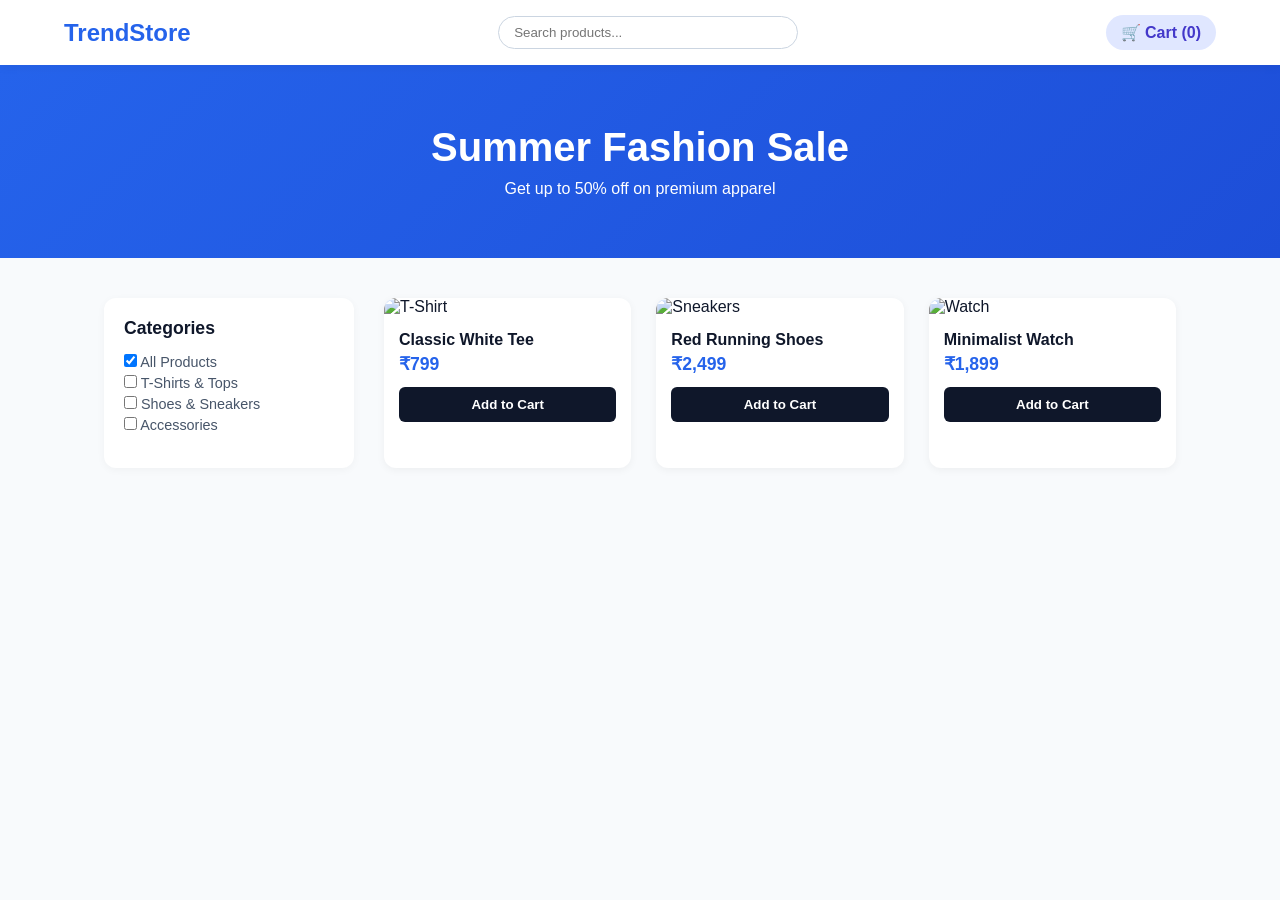
==== ecommerce.html @ c9203b67 "Add files via upload" ====
<!DOCTYPE html>
<html lang="en">
<head>
    <meta charset="UTF-8">
    <meta name="viewport" content="width=device-width, initial-scale=1.0">
    <title>TrendStore - E-Commerce Demo</title>
    <style>
        /* CSS Reset & Basic Setup */
        * {
            margin: 0;
            padding: 0;
            box-sizing: border-box;
            font-family: 'Segoe UI', Tahoma, Geneva, Verdana, sans-serif;
        }

        body {
            background-color: #f8fafc;
            color: #0f172a;
        }

        /* Navbar */
        .navbar {
            display: flex;
            justify-content: space-between;
            align-items: center;
            background-color: #ffffff;
            padding: 15px 5%;
            box-shadow: 0 2px 10px rgba(0,0,0,0.05);
            position: sticky;
            top: 0;
            z-index: 100;
        }

        .logo {
            font-size: 1.5rem;
            font-weight: 700;
            color: #2563eb;
        }

        .search-bar input {
            padding: 8px 15px;
            width: 300px;
            border: 1px solid #cbd5e1;
            border-radius: 20px;
            outline: none;
        }

        .cart-icon {
            font-weight: 600;
            cursor: pointer;
            background: #e0e7ff;
            color: #4338ca;
            padding: 8px 15px;
            border-radius: 20px;
        }

        /* Hero Banner */
        .hero {
            background: linear-gradient(135deg, #2563eb, #1d4ed8);
            color: white;
            text-align: center;
            padding: 60px 20px;
        }

        .hero h1 {
            font-size: 2.5rem;
            margin-bottom: 10px;
        }

        /* Layout Container */
        .main-container {
            display: flex;
            gap: 30px;
            padding: 40px 5%;
            max-width: 1200px;
            margin: 0 auto;
        }

        /* Sidebar Filter */
        .filters {
            width: 250px;
            background: white;
            padding: 20px;
            border-radius: 12px;
            box-shadow: 0 2px 8px rgba(0,0,0,0.04);
            height: fit-content;
        }

        .filters h3 {
            margin-bottom: 15px;
            font-size: 1.1rem;
        }

        .filter-group {
            margin-bottom: 15px;
        }

        .filter-group label {
            display: block;
            margin-bottom: 5px;
            font-size: 0.9rem;
            color: #475569;
        }

        /* Product Grid */
        .products-grid {
            flex: 1;
            display: grid;
            grid-template-columns: repeat(auto-fill, minmax(220px, 1fr));
            gap: 25px;
        }

        .product-card {
            background: white;
            border-radius: 12px;
            overflow: hidden;
            box-shadow: 0 2px 8px rgba(0,0,0,0.05);
            transition: transform 0.2s, box-shadow 0.2s;
        }

        .product-card:hover {
            transform: translateY(-5px);
            box-shadow: 0 8px 20px rgba(0,0,0,0.1);
        }

        .product-card img {
            width: 100%;
            height: 200px;
            object-fit: cover;
        }

        .product-details {
            padding: 15px;
        }

        .product-title {
            font-size: 1rem;
            font-weight: 600;
            margin-bottom: 5px;
        }

        .product-price {
            color: #2563eb;
            font-weight: 700;
            font-size: 1.1rem;
            margin-bottom: 12px;
        }

        .add-to-cart-btn {
            width: 100%;
            background-color: #0f172a;
            color: white;
            border: none;
            padding: 10px;
            border-radius: 6px;
            font-weight: 600;
            cursor: pointer;
            transition: background 0.2s;
        }

        .add-to-cart-btn:hover {
            background-color: #2563eb;
        }
    </style>
</head>
<body>

    <header class="navbar">
        <div class="logo">TrendStore</div>
        <div class="search-bar">
            <input type="text" placeholder="Search products...">
        </div>
        <div class="cart-icon">🛒 Cart (0)</div>
    </header>

    <section class="hero">
        <h1>Summer Fashion Sale</h1>
        <p>Get up to 50% off on premium apparel</p>
    </section>

    <div class="main-container">
        
        <aside class="filters">
            <h3>Categories</h3>
            <div class="filter-group">
                <label><input type="checkbox" checked> All Products</label>
                <label><input type="checkbox"> T-Shirts & Tops</label>
                <label><input type="checkbox"> Shoes & Sneakers</label>
                <label><input type="checkbox"> Accessories</label>
            </div>
        </aside>

        <main class="products-grid">
            
            <div class="product-card">
                <img src="https://images.unsplash.com/photo-1521572267360-ee0c2909d518?w=500&q=80" alt="T-Shirt">
                <div class="product-details">
                    <div class="product-title">Classic White Tee</div>
                    <div class="product-price">₹799</div>
                    <button class="add-to-cart-btn">Add to Cart</button>
                </div>
            </div>

            <div class="product-card">
                <img src="https://images.unsplash.com/photo-1542291026-7eec264c27ff?w=500&q=80" alt="Sneakers">
                <div class="product-details">
                    <div class="product-title">Red Running Shoes</div>
                    <div class="product-price">₹2,499</div>
                    <button class="add-to-cart-btn">Add to Cart</button>
                </div>
            </div>

            <div class="product-card">
                <img src="https://images.unsplash.com/photo-1523275335684-37898b6baf30?w=500&q=80" alt="Watch">
                <div class="product-details">
                    <div class="product-title">Minimalist Watch</div>
                    <div class="product-price">₹1,899</div>
                    <button class="add-to-cart-btn">Add to Cart</button>
                </div>
            </div>

        </main>
    </div>

</body>
</html>
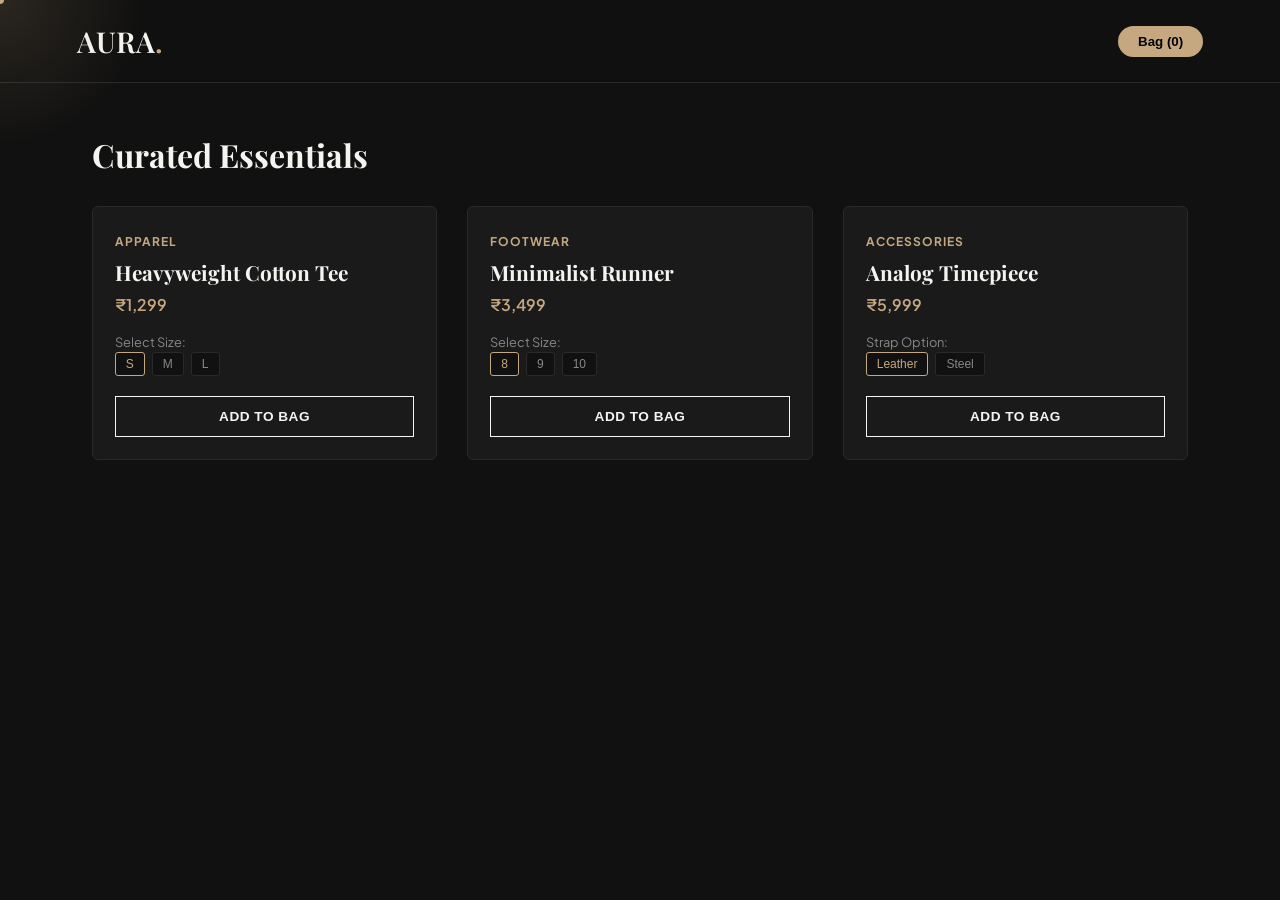
==== commit 4a2058df: "Replace ecommerce demo with AURA minimal goods page" ====
--- a/ecommerce.html
+++ b/ecommerce.html
@@ -1,226 +1,213 @@
 <!DOCTYPE html>
 <html lang="en">
 <head>
-    <meta charset="UTF-8">
-    <meta name="viewport" content="width=device-width, initial-scale=1.0">
-    <title>TrendStore - E-Commerce Demo</title>
-    <style>
-        /* CSS Reset & Basic Setup */
-        * {
-            margin: 0;
-            padding: 0;
-            box-sizing: border-box;
-            font-family: 'Segoe UI', Tahoma, Geneva, Verdana, sans-serif;
-        }
-
-        body {
-            background-color: #f8fafc;
-            color: #0f172a;
-        }
-
-        /* Navbar */
-        .navbar {
-            display: flex;
-            justify-content: space-between;
-            align-items: center;
-            background-color: #ffffff;
-            padding: 15px 5%;
-            box-shadow: 0 2px 10px rgba(0,0,0,0.05);
-            position: sticky;
-            top: 0;
-            z-index: 100;
-        }
-
-        .logo {
-            font-size: 1.5rem;
-            font-weight: 700;
-            color: #2563eb;
-        }
-
-        .search-bar input {
-            padding: 8px 15px;
-            width: 300px;
-            border: 1px solid #cbd5e1;
-            border-radius: 20px;
-            outline: none;
-        }
-
-        .cart-icon {
-            font-weight: 600;
-            cursor: pointer;
-            background: #e0e7ff;
-            color: #4338ca;
-            padding: 8px 15px;
-            border-radius: 20px;
-        }
-
-        /* Hero Banner */
-        .hero {
-            background: linear-gradient(135deg, #2563eb, #1d4ed8);
-            color: white;
-            text-align: center;
-            padding: 60px 20px;
-        }
-
-        .hero h1 {
-            font-size: 2.5rem;
-            margin-bottom: 10px;
-        }
-
-        /* Layout Container */
-        .main-container {
-            display: flex;
-            gap: 30px;
-            padding: 40px 5%;
-            max-width: 1200px;
-            margin: 0 auto;
-        }
-
-        /* Sidebar Filter */
-        .filters {
-            width: 250px;
-            background: white;
-            padding: 20px;
-            border-radius: 12px;
-            box-shadow: 0 2px 8px rgba(0,0,0,0.04);
-            height: fit-content;
-        }
-
-        .filters h3 {
-            margin-bottom: 15px;
-            font-size: 1.1rem;
-        }
-
-        .filter-group {
-            margin-bottom: 15px;
-        }
-
-        .filter-group label {
-            display: block;
-            margin-bottom: 5px;
-            font-size: 0.9rem;
-            color: #475569;
-        }
-
-        /* Product Grid */
-        .products-grid {
-            flex: 1;
-            display: grid;
-            grid-template-columns: repeat(auto-fill, minmax(220px, 1fr));
-            gap: 25px;
-        }
-
-        .product-card {
-            background: white;
-            border-radius: 12px;
-            overflow: hidden;
-            box-shadow: 0 2px 8px rgba(0,0,0,0.05);
-            transition: transform 0.2s, box-shadow 0.2s;
-        }
-
-        .product-card:hover {
-            transform: translateY(-5px);
-            box-shadow: 0 8px 20px rgba(0,0,0,0.1);
-        }
-
-        .product-card img {
-            width: 100%;
-            height: 200px;
-            object-fit: cover;
-        }
-
-        .product-details {
-            padding: 15px;
-        }
-
-        .product-title {
-            font-size: 1rem;
-            font-weight: 600;
-            margin-bottom: 5px;
-        }
-
-        .product-price {
-            color: #2563eb;
-            font-weight: 700;
-            font-size: 1.1rem;
-            margin-bottom: 12px;
-        }
-
-        .add-to-cart-btn {
-            width: 100%;
-            background-color: #0f172a;
-            color: white;
-            border: none;
-            padding: 10px;
-            border-radius: 6px;
-            font-weight: 600;
-            cursor: pointer;
-            transition: background 0.2s;
-        }
-
-        .add-to-cart-btn:hover {
-            background-color: #2563eb;
-        }
-    </style>
+  <meta charset="UTF-8">
+  <meta name="viewport" content="width=device-width, initial-scale=1.0">
+  <title>AURA — Curated Minimal Goods by DevHoney</title>
+  <link rel="preconnect" href="https://fonts.googleapis.com">
+  <link rel="preconnect" href="https://fonts.gstatic.com" crossorigin>
+  <link href="https://fonts.googleapis.com/css2?family=Playfair+Display:wght@500;600&family=Plus+Jakarta+Sans:wght@300;400;500;600&display=swap" rel="stylesheet">
+
+  <style>
+    * { margin:0; padding:0; box-sizing:border-box; cursor: none; }
+    
+    :root {
+      --bg: #111111;
+      --card-bg: #1a1a1a;
+      --accent: #c5a880;
+      --accent-glow: rgba(197, 168, 128, 0.15);
+      --text: #f4f4f0;
+      --muted: #888888;
+      --border: #2a2a2a;
+    }
+
+    body { background: var(--bg); color: var(--text); font-family: 'Plus Jakarta Sans', sans-serif; }
+
+    .cursor-dot {
+      width: 8px; height: 8px; background: var(--accent); border-radius: 50%;
+      position: fixed; pointer-events: none; z-index: 9999; transform: translate(-50%, -50%);
+    }
+    .cursor-glow {
+      width: 300px; height: 300px;
+      background: radial-gradient(circle, var(--accent-glow) 0%, rgba(0,0,0,0) 70%);
+      position: fixed; pointer-events: none; z-index: 9998; transform: translate(-50%, -50%);
+    }
+
+    header {
+      display: flex; justify-content: space-between; align-items: center; padding: 22px 6%;
+      background: rgba(17,17,17,0.9); backdrop-filter: blur(10px); position: sticky; top: 0; z-index: 100; border-bottom: 1px solid var(--border);
+    }
+    .logo { font-family: 'Playfair Display', serif; font-size: 1.8rem; font-weight: 600; }
+    .logo span { color: var(--accent); }
+
+    .cart-pill {
+      background: var(--accent); color: #000; border: none; padding: 8px 20px;
+      border-radius: 30px; font-weight: 700; transition: transform 0.2s;
+    }
+
+    .main-wrap { max-width: 1250px; margin: 0 auto; padding: 50px 6%; }
+    .grid { display: grid; grid-template-columns: repeat(auto-fill, minmax(280px, 1fr)); gap: 30px; }
+
+    .card {
+      background: var(--card-bg); border: 1px solid var(--border); border-radius: 6px;
+      padding: 22px; display: flex; flex-direction: column; justify-content: space-between; transition: border-color 0.3s;
+    }
+    .card:hover { border-color: var(--accent); }
+
+    .sz-btn {
+      background: var(--bg); border: 1px solid var(--border); color: var(--muted);
+      padding: 4px 10px; margin-right: 4px; font-size: 0.75rem; border-radius: 3px; transition: all 0.2s;
+    }
+    .sz-btn.active, .sz-btn:hover { border-color: var(--accent); color: var(--accent); }
+
+    .add-btn {
+      background: transparent; border: 1px solid var(--text); color: var(--text);
+      padding: 12px; width: 100%; margin-top: 20px; font-weight: 600; font-size: 0.85rem;
+      text-transform: uppercase; letter-spacing: 0.5px; transition: all 0.25s;
+    }
+    .add-btn:hover { background: var(--accent); border-color: var(--accent); color: #000; }
+
+    .drawer {
+      position: fixed; top:0; right: -420px; width: 380px; height: 100vh; background: #161616;
+      border-left: 1px solid var(--border); padding: 35px; display: flex; flex-direction: column;
+      z-index: 1000; transition: right 0.35s cubic-bezier(0.16, 1, 0.3, 1);
+    }
+    .drawer.open { right: 0; }
+    .drawer-items { flex: 1; overflow-y: auto; margin: 20px 0; border-top: 1px solid var(--border); }
+    .drawer-item { display: flex; justify-content: space-between; padding: 15px 0; border-bottom: 1px solid var(--border); font-size: 0.9rem; }
+  </style>
 </head>
 <body>
 
-    <header class="navbar">
-        <div class="logo">TrendStore</div>
-        <div class="search-bar">
-            <input type="text" placeholder="Search products...">
+  <div class="cursor-dot" id="dot"></div>
+  <div class="cursor-glow" id="glow"></div>
+
+  <header>
+    <div class="logo">AURA<span>.</span></div>
+    <button class="cart-pill" onclick="toggleCart(true)">Bag (<span id="cnt">0</span>)</button>
+  </header>
+
+  <div class="main-wrap">
+    <h2 style="font-family:'Playfair Display'; margin-bottom: 30px; font-size:2rem;">Curated Essentials</h2>
+
+    <div class="grid">
+      <div class="card spotlight-card">
+        <div>
+          <span style="font-size:0.75rem; color:var(--accent); font-weight:700; letter-spacing:1px;">APPAREL</span>
+          <h3 style="font-family:'Playfair Display'; margin: 8px 0; font-size: 1.3rem;">Heavyweight Cotton Tee</h3>
+          <p style="color:var(--accent); font-weight:600; margin-bottom: 15px;">₹1,299</p>
+          <div>
+            <span style="font-size:0.8rem; color:var(--muted);">Select Size:</span><br>
+            <button class="sz-btn active" onclick="pickSz(this)">S</button>
+            <button class="sz-btn" onclick="pickSz(this)">M</button>
+            <button class="sz-btn" onclick="pickSz(this)">L</button>
+          </div>
         </div>
-        <div class="cart-icon">🛒 Cart (0)</div>
-    </header>
-
-    <section class="hero">
-        <h1>Summer Fashion Sale</h1>
-        <p>Get up to 50% off on premium apparel</p>
-    </section>
-
-    <div class="main-container">
-        
-        <aside class="filters">
-            <h3>Categories</h3>
-            <div class="filter-group">
-                <label><input type="checkbox" checked> All Products</label>
-                <label><input type="checkbox"> T-Shirts & Tops</label>
-                <label><input type="checkbox"> Shoes & Sneakers</label>
-                <label><input type="checkbox"> Accessories</label>
-            </div>
-        </aside>
-
-        <main class="products-grid">
-            
-            <div class="product-card">
-                <img src="https://images.unsplash.com/photo-1521572267360-ee0c2909d518?w=500&q=80" alt="T-Shirt">
-                <div class="product-details">
-                    <div class="product-title">Classic White Tee</div>
-                    <div class="product-price">₹799</div>
-                    <button class="add-to-cart-btn">Add to Cart</button>
-                </div>
-            </div>
-
-            <div class="product-card">
-                <img src="https://images.unsplash.com/photo-1542291026-7eec264c27ff?w=500&q=80" alt="Sneakers">
-                <div class="product-details">
-                    <div class="product-title">Red Running Shoes</div>
-                    <div class="product-price">₹2,499</div>
-                    <button class="add-to-cart-btn">Add to Cart</button>
-                </div>
-            </div>
-
-            <div class="product-card">
-                <img src="https://images.unsplash.com/photo-1523275335684-37898b6baf30?w=500&q=80" alt="Watch">
-                <div class="product-details">
-                    <div class="product-title">Minimalist Watch</div>
-                    <div class="product-price">₹1,899</div>
-                    <button class="add-to-cart-btn">Add to Cart</button>
-                </div>
-            </div>
-
-        </main>
+        <button class="add-btn" onclick="addToBag('Heavyweight Cotton Tee', 1299)">Add To Bag</button>
+      </div>
+
+      <div class="card spotlight-card">
+        <div>
+          <span style="font-size:0.75rem; color:var(--accent); font-weight:700; letter-spacing:1px;">FOOTWEAR</span>
+          <h3 style="font-family:'Playfair Display'; margin: 8px 0; font-size: 1.3rem;">Minimalist Runner</h3>
+          <p style="color:var(--accent); font-weight:600; margin-bottom: 15px;">₹3,499</p>
+          <div>
+            <span style="font-size:0.8rem; color:var(--muted);">Select Size:</span><br>
+            <button class="sz-btn active" onclick="pickSz(this)">8</button>
+            <button class="sz-btn" onclick="pickSz(this)">9</button>
+            <button class="sz-btn" onclick="pickSz(this)">10</button>
+          </div>
+        </div>
+        <button class="add-btn" onclick="addToBag('Minimalist Runner', 3499)">Add To Bag</button>
+      </div>
+
+      <div class="card spotlight-card">
+        <div>
+          <span style="font-size:0.75rem; color:var(--accent); font-weight:700; letter-spacing:1px;">ACCESSORIES</span>
+          <h3 style="font-family:'Playfair Display'; margin: 8px 0; font-size: 1.3rem;">Analog Timepiece</h3>
+          <p style="color:var(--accent); font-weight:600; margin-bottom: 15px;">₹5,999</p>
+          <div>
+            <span style="font-size:0.8rem; color:var(--muted);">Strap Option:</span><br>
+            <button class="sz-btn active" onclick="pickSz(this)">Leather</button>
+            <button class="sz-btn" onclick="pickSz(this)">Steel</button>
+          </div>
+        </div>
+        <button class="add-btn" onclick="addToBag('Analog Timepiece', 5999)">Add To Bag</button>
+      </div>
     </div>
-
+  </div>
+
+  <div class="drawer" id="drawer">
+    <h3 style="font-family:'Playfair Display'; font-size: 1.5rem;">Your Shopping Bag</h3>
+    <div class="drawer-items" id="bagList">
+      <p style="color:var(--muted); margin-top:20px; font-size:0.9rem;">Your bag is empty.</p>
+    </div>
+    <div>
+      <div style="display:flex; justify-content:space-between; font-weight:700; margin-bottom:15px;">
+        <span>Bag Total:</span>
+        <span style="color:var(--accent);" id="bagTotal">₹0</span>
+      </div>
+      <button class="add-btn" style="background:var(--accent); border-color:var(--accent); color:#000;" onclick="alert('Proceeding to Secure Checkout!')">Checkout Order</button>
+      <button class="add-btn" style="border:none;" onclick="toggleCart(false)">Close Bag</button>
+    </div>
+  </div>
+
+  <script>
+    const dot = document.getElementById('dot'); const glow = document.getElementById('glow');
+    window.addEventListener('mousemove', (e) => {
+      dot.style.left = `${e.clientX}px`; dot.style.top = `${e.clientY}px`;
+      glow.style.left = `${e.clientX}px`; glow.style.top = `${e.clientY}px`;
+    });
+
+    document.querySelectorAll('.spotlight-card').forEach(card => {
+      card.addEventListener('mousemove', (e) => {
+        const r = card.getBoundingClientRect();
+        const x = e.clientX - r.left; const y = e.clientY - r.top;
+        card.style.background = `radial-gradient(circle at ${x}px ${y}px, rgba(197,168,128,0.08) 0%, rgba(26,26,26,1) 70%)`;
+      });
+      card.addEventListener('mouseleave', () => card.style.background = 'var(--card-bg)');
+    });
+
+    function pickSz(btn) {
+      btn.parentElement.querySelectorAll('.sz-btn').forEach(b => b.classList.remove('active'));
+      btn.classList.add('active');
+    }
+
+    let bag = [];
+    function toggleCart(show) { document.getElementById('drawer').classList.toggle('open', show); }
+
+    function addToBag(title, price) {
+      bag.push({ title, price });
+      renderBag();
+      toggleCart(true);
+    }
+
+    function removeItem(idx) {
+      bag.splice(idx, 1);
+      renderBag();
+    }
+
+    function renderBag() {
+      document.getElementById('cnt').textContent = bag.length;
+      const list = document.getElementById('bagList');
+      const tot = document.getElementById('bagTotal');
+
+      if(bag.length === 0) {
+        list.innerHTML = '<p style="color:var(--muted); margin-top:20px; font-size:0.9rem;">Your bag is empty.</p>';
+        tot.textContent = '₹0'; return;
+      }
+
+      let sum = 0;
+      list.innerHTML = bag.map((item, i) => {
+        sum += item.price;
+        return `
+          <div class="drawer-item">
+            <div><strong>${item.title}</strong><br><span style="color:var(--accent);">₹${item.price}</span></div>
+            <span style="color:#ef4444; font-size:0.8rem;" onclick="removeItem(${i})">Remove</span>
+          </div>`;
+      }).join('');
+      tot.textContent = `₹${sum}`;
+    }
+  </script>
 </body>
-</html>+</html>
